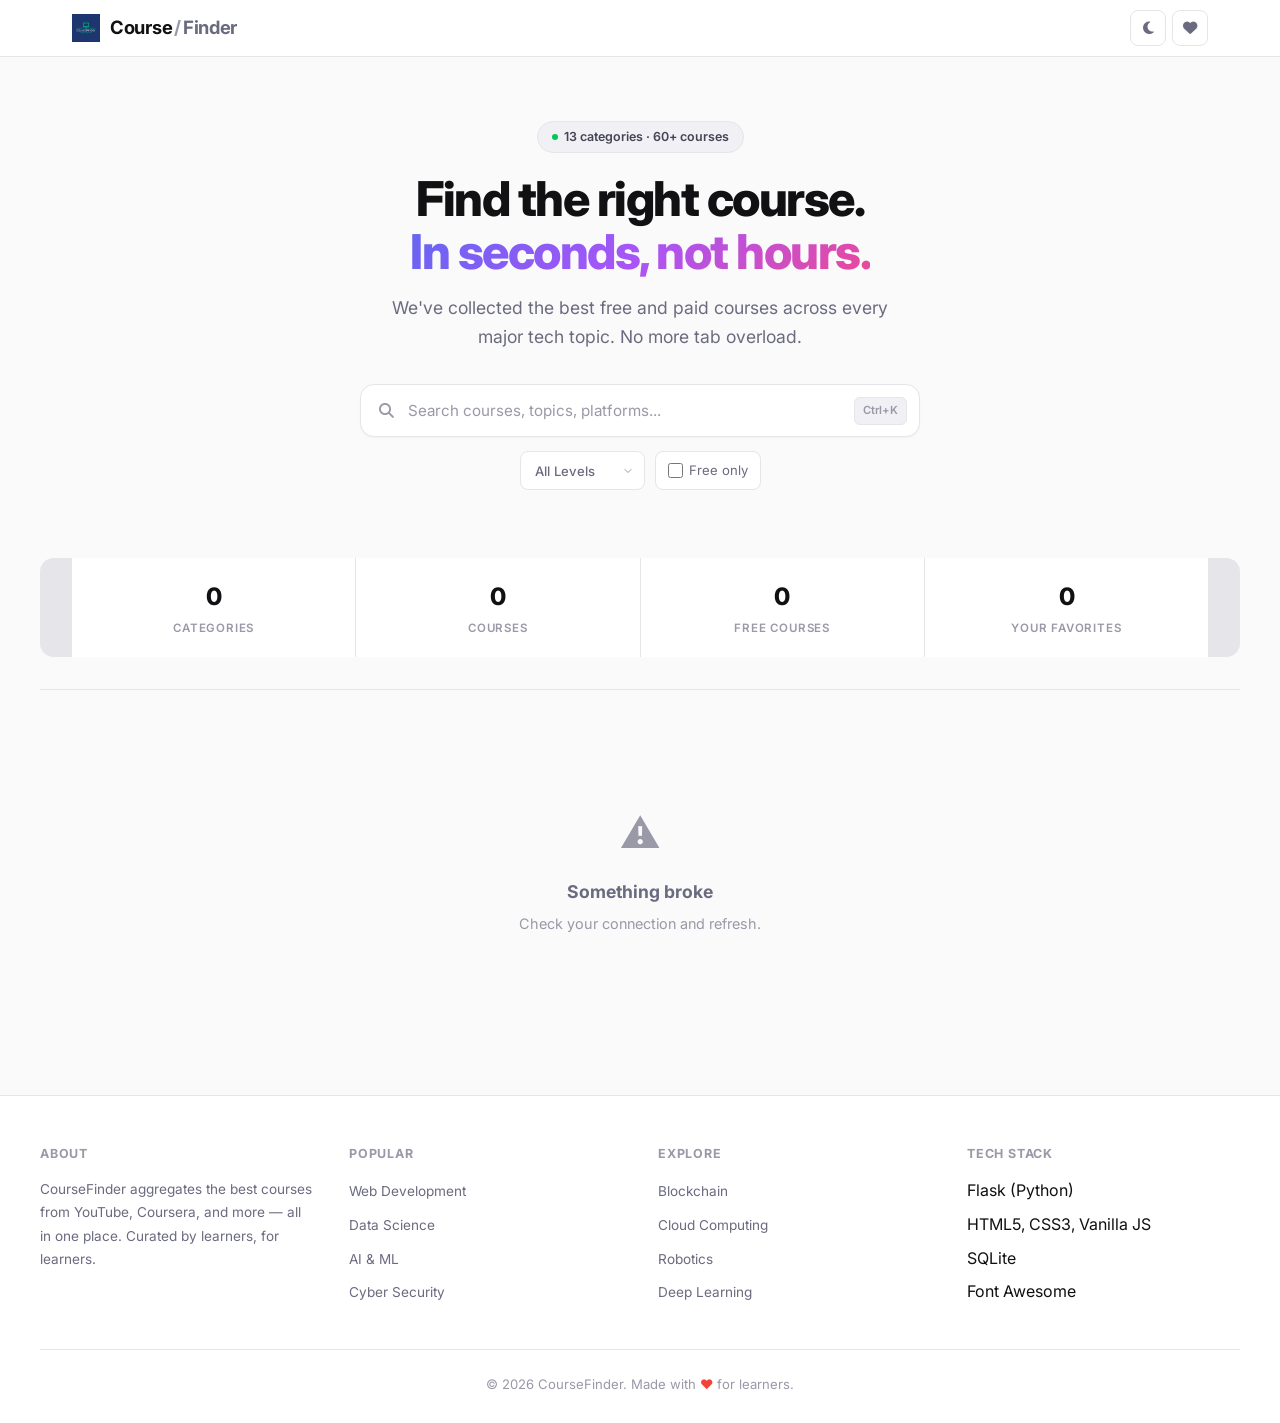
==== templates/index.html @ 1c56264e "updated for dynamic" ====
<!DOCTYPE html>
<html lang="en">
<head>
    <meta charset="UTF-8">
    <meta name="viewport" content="width=device-width, initial-scale=1.0">
    <title>CourseFinder</title>
    <link rel="stylesheet" href="/static/css/style.css">
    <link rel="stylesheet" href="https://cdnjs.cloudflare.com/ajax/libs/font-awesome/6.5.0/css/all.min.css">
</head>
<body>
    <nav class="nav">
        <div class="nav-inner">
            <div class="nav-brand">
                <img src="/static/images/logo-color.png" alt="" onerror="this.style.display='none'">
                <h1>Course<span class="dot">/</span><span class="hl">Finder</span></h1>
            </div>
            <div class="nav-actions">
                <button class="nav-btn" id="theme-toggle" title="Toggle theme">
                    <i class="fas fa-moon"></i>
                </button>
                <button class="nav-btn" id="fav-toggle" title="Favorites">
                    <i class="fas fa-heart"></i>
                    <span class="count" id="fav-count">0</span>
                </button>
            </div>
        </div>
    </nav>

    <section class="hero">
        <div class="hero-badge">
            <span class="dot"></span>
            13 categories · 60+ courses
        </div>
        <h2>Find the right course.<br><span class="gradient">In seconds, not hours.</span></h2>
        <p>We've collected the best free and paid courses across every major tech topic. No more tab overload.</p>

        <div class="search-wrap">
            <div class="search-box">
                <i class="fas fa-search icon"></i>
                <input type="text" id="search-input" placeholder="Search courses, topics, platforms..." autocomplete="off">
                <button class="clear" id="clear-search"><i class="fas fa-times"></i></button>
                <span class="kbd">Ctrl+K</span>
            </div>
            <div class="search-filters">
                <select id="difficulty-filter">
                    <option value="">All Levels</option>
                    <option value="Beginner">Beginner</option>
                    <option value="Intermediate">Intermediate</option>
                    <option value="Advanced">Advanced</option>
                </select>
                <label>
                    <input type="checkbox" id="free-only">
                    Free only
                </label>
            </div>
        </div>
    </section>

    <div class="stats">
        <div class="stat">
            <div class="num" id="stat-categories">0</div>
            <div class="lbl">Categories</div>
        </div>
        <div class="stat">
            <div class="num" id="stat-courses">0</div>
            <div class="lbl">Courses</div>
        </div>
        <div class="stat">
            <div class="num" id="stat-free">0</div>
            <div class="lbl">Free Courses</div>
        </div>
        <div class="stat">
            <div class="num" id="stat-favorites">0</div>
            <div class="lbl">Your Favorites</div>
        </div>
    </div>

    <div class="tabs" id="tabs"></div>

    <main class="grid" id="grid">
        <div class="loading" id="loading">
            <div class="spinner"></div>
            <p>Loading courses...</p>
        </div>
    </main>

    <div class="overlay" id="fav-modal">
        <div class="modal">
            <div class="modal-top">
                <h3><span class="heart">♥</span> Your Favorites</h3>
                <button class="modal-close" id="close-modal"><i class="fas fa-times"></i></button>
            </div>
            <div class="modal-body" id="fav-list"></div>
        </div>
    </div>

    <button class="btt" id="btt"><i class="fas fa-arrow-up"></i></button>

    <footer class="footer">
        <div class="footer-inner">
            <div>
                <h4>About</h4>
                <p>CourseFinder aggregates the best courses from YouTube, Coursera, and more — all in one place. Curated by learners, for learners.</p>
            </div>
            <div>
                <h4>Popular</h4>
                <ul>
                    <li><a href="https://www.geeksforgeeks.org/web-development/">Web Development</a></li>
                    <li><a href="https://www.geeksforgeeks.org/what-is-data-science/">Data Science</a></li>
                    <li><a href="https://www.geeksforgeeks.org/what-is-artificial-intelligence/">AI & ML</a></li>
                    <li><a href="https://www.geeksforgeeks.org/cyber-security-types-and-importance/">Cyber Security</a></li>
                </ul>
            </div>
            <div>
                <h4>Explore</h4>
                <ul>
                    <li><a href="https://www.geeksforgeeks.org/blockchain-technology-introduction/">Blockchain</a></li>
                    <li><a href="https://www.geeksforgeeks.org/cloud-computing/">Cloud Computing</a></li>
                    <li><a href="https://www.geeksforgeeks.org/robotics-introduction/">Robotics</a></li>
                    <li><a href="https://www.geeksforgeeks.org/introduction-deep-learning/">Deep Learning</a></li>
                </ul>
            </div>
            <div>
                <h4>Tech Stack</h4>
                <ul>
                    <li>Flask (Python)</li>
                    <li>HTML5, CSS3, Vanilla JS</li>
                    <li>SQLite</li>
                    <li>Font Awesome</li>
                </ul>
            </div>
        </div>
        <div class="footer-bottom">
            © 2026 CourseFinder. Made with <span class="hrt">♥</span> for learners.
        </div>
    </footer>

    <script src="/static/js/app.js"></script>
</body>
</html>
---- static/css/style.css ----
@import url('https://fonts.googleapis.com/css2?family=Inter:wght@400;500;600;700;800&display=swap');

:root {
  --bg: #fafafa;
  --surface: #ffffff;
  --surface-hover: #f8f8fc;
  --border: #e5e5ea;
  --border-hover: #d0d0d8;
  --text: #111113;
  --text-secondary: #6b6b80;
  --text-tertiary: #9999a8;
  --accent: #000000;
  --accent-text: #ffffff;
  --green: #00c853;
  --green-bg: #e8f9ee;
  --orange: #ff9800;
  --orange-bg: #fff3e0;
  --red: #f44336;
  --red-bg: #fde8e8;
  --tag-bg: #f0f0f5;
  --tag-text: #444455;
  --shadow-sm: 0 1px 2px rgba(0,0,0,0.04);
  --shadow-md: 0 4px 16px rgba(0,0,0,0.06);
  --shadow-lg: 0 12px 40px rgba(0,0,0,0.08);
  --radius: 10px;
  --radius-lg: 14px;
}

body.dark {
  --bg: #0a0a0c;
  --surface: #141418;
  --surface-hover: #1a1a20;
  --border: #2a2a32;
  --border-hover: #3a3a44;
  --text: #f0f0f2;
  --text-secondary: #8888a0;
  --text-tertiary: #606078;
  --accent: #ffffff;
  --accent-text: #000000;
  --green-bg: #0a2e1a;
  --orange-bg: #2e1f0a;
  --red-bg: #2e0a0a;
  --tag-bg: #1e1e26;
  --tag-text: #b0b0c4;
  --shadow-sm: 0 1px 2px rgba(0,0,0,0.2);
  --shadow-md: 0 4px 16px rgba(0,0,0,0.3);
  --shadow-lg: 0 12px 40px rgba(0,0,0,0.4);
}

*, *::before, *::after { margin: 0; padding: 0; box-sizing: border-box; }
html { scroll-behavior: smooth; }
body {
  font-family: 'Inter', -apple-system, BlinkMacSystemFont, 'Segoe UI', sans-serif;
  background: var(--bg);
  color: var(--text);
  line-height: 1.6;
  -webkit-font-smoothing: antialiased;
  -moz-osx-font-smoothing: grayscale;
}
a { color: inherit; text-decoration: none; }
ul { list-style: none; }
img { display: block; }
button { font-family: inherit; cursor: pointer; }
input, select { font-family: inherit; }

/* ===== NAV ===== */
.nav {
  position: sticky;
  top: 0;
  z-index: 100;
  background: var(--surface);
  border-bottom: 1px solid var(--border);
  backdrop-filter: saturate(180%) blur(20px);
  -webkit-backdrop-filter: saturate(180%) blur(20px);
}

.nav-inner {
  max-width: 1200px;
  margin: 0 auto;
  padding: 0 32px;
  height: 56px;
  display: flex;
  align-items: center;
  justify-content: space-between;
}

.nav-brand {
  display: flex;
  align-items: center;
  gap: 10px;
}

.nav-brand img {
  height: 28px;
  width: auto;
}

.nav-brand h1 {
  font-size: 1.15rem;
  font-weight: 700;
  letter-spacing: -0.3px;
}

.nav-brand .dot {
  color: var(--text-tertiary);
  margin: 0 2px;
}

.nav-brand .hl {
  color: var(--text-secondary);
}

.nav-actions {
  display: flex;
  align-items: center;
  gap: 6px;
}

.nav-btn {
  width: 36px;
  height: 36px;
  border-radius: 8px;
  border: 1px solid var(--border);
  background: var(--surface);
  color: var(--text-secondary);
  display: flex;
  align-items: center;
  justify-content: center;
  font-size: 0.9rem;
  transition: all 0.15s;
  position: relative;
}

.nav-btn:hover {
  background: var(--surface-hover);
  border-color: var(--border-hover);
  color: var(--text);
}

.nav-btn .count {
  position: absolute;
  top: -4px;
  right: -4px;
  background: var(--red);
  color: #fff;
  font-size: 0.6rem;
  font-weight: 700;
  width: 16px;
  height: 16px;
  border-radius: 50%;
  display: none;
  align-items: center;
  justify-content: center;
  border: 2px solid var(--surface);
}

.nav-btn .count.show {
  display: flex;
}

/* ===== HERO ===== */
.hero {
  max-width: 1200px;
  margin: 0 auto;
  padding: 64px 32px 48px;
  text-align: center;
}

.hero-badge {
  display: inline-flex;
  align-items: center;
  gap: 6px;
  padding: 5px 14px;
  border-radius: 50px;
  background: var(--tag-bg);
  color: var(--tag-text);
  font-size: 0.78rem;
  font-weight: 600;
  margin-bottom: 20px;
  border: 1px solid var(--border);
}

.hero-badge .dot {
  width: 6px;
  height: 6px;
  border-radius: 50%;
  background: var(--green);
}

.hero h2 {
  font-size: 3rem;
  font-weight: 800;
  letter-spacing: -1.5px;
  line-height: 1.1;
  margin-bottom: 14px;
  color: var(--text);
}

.hero h2 .gradient {
  background: linear-gradient(135deg, #6366f1, #a855f7, #ec4899);
  -webkit-background-clip: text;
  -webkit-text-fill-color: transparent;
  background-clip: text;
}

.hero p {
  font-size: 1.1rem;
  color: var(--text-secondary);
  max-width: 520px;
  margin: 0 auto 32px;
  line-height: 1.7;
}

/* ===== SEARCH ===== */
.search-wrap {
  max-width: 560px;
  margin: 0 auto 20px;
}

.search-box {
  display: flex;
  align-items: center;
  background: var(--surface);
  border: 1px solid var(--border);
  border-radius: var(--radius-lg);
  padding: 4px;
  box-shadow: var(--shadow-sm);
  transition: all 0.2s;
}

.search-box:focus-within {
  border-color: #6366f1;
  box-shadow: 0 0 0 3px rgba(99,102,241,0.12), var(--shadow-md);
}

.search-box .icon {
  padding: 0 14px;
  color: var(--text-tertiary);
  font-size: 0.95rem;
}

.search-box input {
  flex: 1;
  border: none;
  outline: none;
  font-size: 0.95rem;
  padding: 12px 0;
  background: transparent;
  color: var(--text);
}

.search-box input::placeholder {
  color: var(--text-tertiary);
}

.search-box .clear {
  padding: 8px 12px;
  border-radius: 8px;
  border: none;
  background: transparent;
  color: var(--text-tertiary);
  font-size: 0.85rem;
  transition: all 0.15s;
  display: none;
}

.search-box .clear:hover {
  background: var(--tag-bg);
  color: var(--text);
}

.search-box .clear.show {
  display: block;
}

.search-box .kbd {
  padding: 4px 8px;
  border-radius: 6px;
  background: var(--tag-bg);
  border: 1px solid var(--border);
  color: var(--text-tertiary);
  font-size: 0.7rem;
  font-weight: 600;
  font-family: inherit;
  margin-right: 8px;
  flex-shrink: 0;
}

.search-filters {
  display: flex;
  justify-content: center;
  gap: 10px;
  margin-top: 14px;
}

.search-filters select {
  padding: 8px 14px;
  border-radius: 8px;
  border: 1px solid var(--border);
  background: var(--surface);
  color: var(--text-secondary);
  font-size: 0.82rem;
  font-weight: 500;
  cursor: pointer;
  outline: none;
  transition: all 0.15s;
  appearance: none;
  padding-right: 30px;
  background-image: url("data:image/svg+xml,%3Csvg xmlns='http://www.w3.org/2000/svg' width='12' height='12' viewBox='0 0 24 24' fill='none' stroke='%239999a8' stroke-width='2' stroke-linecap='round' stroke-linejoin='round'%3E%3Cpolyline points='6 9 12 15 18 9'%3E%3C/polyline%3E%3C/svg%3E");
  background-repeat: no-repeat;
  background-position: right 10px center;
}

.search-filters select:hover,
.search-filters select:focus {
  border-color: var(--border-hover);
  color: var(--text);
}

.search-filters label {
  display: flex;
  align-items: center;
  gap: 6px;
  font-size: 0.82rem;
  color: var(--text-secondary);
  cursor: pointer;
  user-select: none;
  padding: 8px 12px;
  border-radius: 8px;
  border: 1px solid var(--border);
  background: var(--surface);
  transition: all 0.15s;
}

.search-filters label:hover {
  border-color: var(--border-hover);
}

.search-filters input[type="checkbox"] {
  width: 15px;
  height: 15px;
  accent-color: #6366f1;
  cursor: pointer;
}

/* ===== STATS ===== */
.stats {
  max-width: 1200px;
  margin: 0 auto;
  padding: 0 32px;
  display: grid;
  grid-template-columns: repeat(4, 1fr);
  gap: 1px;
  background: var(--border);
  border-radius: var(--radius-lg);
  overflow: hidden;
  margin-bottom: 32px;
}

.stat {
  background: var(--surface);
  padding: 20px;
  text-align: center;
}

.stat .num {
  font-size: 1.5rem;
  font-weight: 800;
  letter-spacing: -0.5px;
  color: var(--text);
}

.stat .lbl {
  font-size: 0.72rem;
  color: var(--text-tertiary);
  text-transform: uppercase;
  letter-spacing: 0.8px;
  font-weight: 600;
  margin-top: 2px;
}

/* ===== CATEGORY TABS ===== */
.tabs {
  max-width: 1200px;
  margin: 0 auto;
  padding: 0 32px;
  display: flex;
  gap: 4px;
  overflow-x: auto;
  scrollbar-width: none;
  margin-bottom: 32px;
  border-bottom: 1px solid var(--border);
  padding-bottom: 0;
}

.tabs::-webkit-scrollbar { display: none; }

.tab {
  padding: 10px 16px;
  border-radius: 8px 8px 0 0;
  border: none;
  background: transparent;
  color: var(--text-tertiary);
  font-size: 0.82rem;
  font-weight: 600;
  white-space: nowrap;
  transition: all 0.15s;
  cursor: pointer;
  border-bottom: 2px solid transparent;
  margin-bottom: -1px;
}

.tab:hover {
  color: var(--text-secondary);
  background: var(--surface-hover);
}

.tab.active {
  color: var(--text);
  background: var(--surface);
  border-bottom-color: var(--accent);
}

/* ===== GRID ===== */
.grid {
  max-width: 1200px;
  margin: 0 auto;
  padding: 0 32px 80px;
  display: grid;
  grid-template-columns: repeat(auto-fill, minmax(360px, 1fr));
  gap: 20px;
}

/* ===== CARD ===== */
.card {
  background: var(--surface);
  border: 1px solid var(--border);
  border-radius: var(--radius-lg);
  overflow: hidden;
  transition: all 0.2s;
  animation: fadeUp 0.4s ease forwards;
  opacity: 0;
}

.card:hover {
  border-color: var(--border-hover);
  box-shadow: var(--shadow-md);
  transform: translateY(-2px);
}

@keyframes fadeUp {
  from { opacity: 0; transform: translateY(12px); }
  to { opacity: 1; transform: translateY(0); }
}

.card:nth-child(1) { animation-delay: 0.03s; }
.card:nth-child(2) { animation-delay: 0.06s; }
.card:nth-child(3) { animation-delay: 0.09s; }
.card:nth-child(4) { animation-delay: 0.12s; }
.card:nth-child(5) { animation-delay: 0.15s; }
.card:nth-child(6) { animation-delay: 0.18s; }
.card:nth-child(7) { animation-delay: 0.21s; }
.card:nth-child(8) { animation-delay: 0.24s; }
.card:nth-child(9) { animation-delay: 0.27s; }
.card:nth-child(10) { animation-delay: 0.30s; }
.card:nth-child(11) { animation-delay: 0.33s; }
.card:nth-child(12) { animation-delay: 0.36s; }
.card:nth-child(13) { animation-delay: 0.39s; }

.card-head {
  display: flex;
  align-items: center;
  gap: 12px;
  padding: 18px 20px;
  cursor: pointer;
  user-select: none;
  border-bottom: 1px solid var(--border);
  background: var(--surface);
}

.card-head:hover {
  background: var(--surface-hover);
}

.card-head .emoji {
  width: 38px;
  height: 38px;
  border-radius: 8px;
  display: flex;
  align-items: center;
  justify-content: center;
  font-size: 1.15rem;
  flex-shrink: 0;
}

.card-head .info {
  flex: 1;
  min-width: 0;
}

.card-head .title {
  font-size: 0.95rem;
  font-weight: 700;
  color: var(--text);
  letter-spacing: -0.2px;
}

.card-head .subtitle {
  font-size: 0.75rem;
  color: var(--text-tertiary);
  margin-top: 1px;
}

.card-head .chevron {
  color: var(--text-tertiary);
  font-size: 0.85rem;
  transition: transform 0.2s;
  flex-shrink: 0;
}

.card.collapsed .chevron {
  transform: rotate(-90deg);
}

.card.collapsed .card-body {
  display: none;
}

.card-body {
  padding: 12px;
}

/* ===== COURSE ROW ===== */
.row {
  display: flex;
  align-items: center;
  gap: 12px;
  padding: 10px 12px;
  border-radius: 8px;
  transition: background 0.15s;
}

.row:hover {
  background: var(--surface-hover);
}

.row-info {
  flex: 1;
  min-width: 0;
}

.row-name {
  font-size: 0.88rem;
  font-weight: 500;
  color: var(--text);
  white-space: nowrap;
  overflow: hidden;
  text-overflow: ellipsis;
}

.row-meta {
  display: flex;
  gap: 6px;
  margin-top: 4px;
  flex-wrap: wrap;
}

.tag {
  padding: 2px 8px;
  border-radius: 4px;
  font-size: 0.68rem;
  font-weight: 600;
  text-transform: uppercase;
  letter-spacing: 0.3px;
}

.tag.beginner { background: var(--green-bg); color: var(--green); }
.tag.intermediate { background: var(--orange-bg); color: var(--orange); }
.tag.advanced { background: var(--red-bg); color: var(--red); }
.tag.source { background: var(--tag-bg); color: var(--tag-text); }
.tag.free { background: var(--green-bg); color: var(--green); }
.tag.paid { background: var(--red-bg); color: var(--red); }

.row-actions {
  display: flex;
  align-items: center;
  gap: 6px;
  flex-shrink: 0;
}

.row-link {
  padding: 6px 14px;
  border-radius: 6px;
  background: var(--accent);
  color: var(--accent-text);
  font-size: 0.75rem;
  font-weight: 600;
  display: flex;
  align-items: center;
  gap: 4px;
  transition: all 0.15s;
  text-decoration: none;
}

.row-link:hover {
  opacity: 0.85;
}

.fav {
  width: 32px;
  height: 32px;
  border-radius: 6px;
  border: 1px solid var(--border);
  background: var(--surface);
  color: var(--text-tertiary);
  display: flex;
  align-items: center;
  justify-content: center;
  font-size: 0.85rem;
  transition: all 0.15s;
}

.fav:hover {
  border-color: var(--red);
  color: var(--red);
  background: var(--red-bg);
}

.fav.on {
  border-color: var(--red);
  color: var(--red);
  background: var(--red-bg);
}

/* ===== EMPTY ===== */
.empty {
  text-align: center;
  padding: 80px 20px;
  grid-column: 1 / -1;
}

.empty .icon {
  font-size: 2.5rem;
  margin-bottom: 12px;
  color: var(--text-tertiary);
}

.empty h3 {
  font-size: 1.1rem;
  font-weight: 700;
  color: var(--text-secondary);
  margin-bottom: 6px;
}

.empty p {
  font-size: 0.9rem;
  color: var(--text-tertiary);
}

/* ===== LOADING ===== */
.loading {
  grid-column: 1 / -1;
  text-align: center;
  padding: 60px 20px;
}

.spinner {
  width: 32px;
  height: 32px;
  border: 3px solid var(--border);
  border-top-color: var(--text-secondary);
  border-radius: 50%;
  margin: 0 auto 14px;
  animation: spin 0.7s linear infinite;
}

@keyframes spin { to { transform: rotate(360deg); } }

.loading p {
  color: var(--text-tertiary);
  font-size: 0.88rem;
}

/* ===== MODAL ===== */
.overlay {
  display: none;
  position: fixed;
  inset: 0;
  background: rgba(0,0,0,0.4);
  z-index: 1000;
  align-items: center;
  justify-content: center;
  padding: 20px;
  backdrop-filter: blur(4px);
}

.overlay.open {
  display: flex;
}

.modal {
  background: var(--surface);
  border: 1px solid var(--border);
  border-radius: var(--radius-lg);
  width: 100%;
  max-width: 520px;
  max-height: 80vh;
  overflow: hidden;
  box-shadow: var(--shadow-lg);
  animation: modalIn 0.2s ease;
}

@keyframes modalIn {
  from { opacity: 0; transform: scale(0.97); }
  to { opacity: 1; transform: scale(1); }
}

.modal-top {
  display: flex;
  align-items: center;
  justify-content: space-between;
  padding: 18px 20px;
  border-bottom: 1px solid var(--border);
}

.modal-top h3 {
  font-size: 1rem;
  font-weight: 700;
  display: flex;
  align-items: center;
  gap: 8px;
}

.modal-top h3 .heart {
  color: var(--red);
}

.modal-close {
  width: 30px;
  height: 30px;
  border-radius: 6px;
  border: none;
  background: transparent;
  color: var(--text-tertiary);
  display: flex;
  align-items: center;
  justify-content: center;
  font-size: 1rem;
  transition: all 0.15s;
}

.modal-close:hover {
  background: var(--tag-bg);
  color: var(--text);
}

.modal-body {
  padding: 12px 16px;
  overflow-y: auto;
  max-height: calc(80vh - 64px);
}

.fav-row {
  display: flex;
  align-items: center;
  gap: 12px;
  padding: 12px;
  border-radius: 8px;
  margin-bottom: 4px;
  transition: background 0.15s;
}

.fav-row:hover {
  background: var(--surface-hover);
}

.fav-row-info {
  flex: 1;
  min-width: 0;
}

.fav-row-name {
  font-size: 0.88rem;
  font-weight: 600;
  color: var(--text);
  white-space: nowrap;
  overflow: hidden;
  text-overflow: ellipsis;
}

.fav-row-cat {
  font-size: 0.75rem;
  color: var(--text-tertiary);
  margin-top: 1px;
}

.fav-row-actions {
  display: flex;
  gap: 6px;
  flex-shrink: 0;
}

.fav-row-actions a,
.fav-row-actions button {
  padding: 6px 12px;
  border-radius: 6px;
  font-size: 0.75rem;
  font-weight: 600;
  border: none;
  transition: all 0.15s;
  display: flex;
  align-items: center;
  gap: 4px;
}

.go-btn {
  background: var(--accent);
  color: var(--accent-text);
  text-decoration: none;
}

.go-btn:hover { opacity: 0.85; }

.rm-btn {
  background: var(--tag-bg);
  color: var(--red);
}

.rm-btn:hover {
  background: var(--red-bg);
}

.empty-fav {
  text-align: center;
  padding: 40px 0;
  color: var(--text-tertiary);
  font-size: 0.9rem;
}

/* ===== BACK TO TOP ===== */
.btt {
  position: fixed;
  bottom: 24px;
  right: 24px;
  width: 40px;
  height: 40px;
  border-radius: 10px;
  background: var(--surface);
  border: 1px solid var(--border);
  color: var(--text-secondary);
  display: none;
  align-items: center;
  justify-content: center;
  font-size: 0.9rem;
  box-shadow: var(--shadow-md);
  transition: all 0.15s;
  z-index: 99;
}

.btt:hover {
  background: var(--accent);
  color: var(--accent-text);
  border-color: var(--accent);
}

.btt.show { display: flex; }

/* ===== TOAST ===== */
.toast {
  position: fixed;
  bottom: 24px;
  left: 50%;
  transform: translateX(-50%) translateY(80px);
  background: var(--surface);
  color: var(--text);
  padding: 10px 20px;
  border-radius: 50px;
  border: 1px solid var(--border);
  box-shadow: var(--shadow-lg);
  font-size: 0.85rem;
  font-weight: 600;
  z-index: 2000;
  transition: transform 0.3s ease;
  display: flex;
  align-items: center;
  gap: 8px;
}

.toast.show {
  transform: translateX(-50%) translateY(0);
}

/* ===== FOOTER ===== */
.footer {
  border-top: 1px solid var(--border);
  background: var(--surface);
  padding: 48px 32px 28px;
}

.footer-inner {
  max-width: 1200px;
  margin: 0 auto;
  display: grid;
  grid-template-columns: repeat(auto-fit, minmax(200px, 1fr));
  gap: 36px;
  margin-bottom: 36px;
}

.footer-inner h4 {
  font-size: 0.78rem;
  font-weight: 700;
  text-transform: uppercase;
  letter-spacing: 0.8px;
  color: var(--text-tertiary);
  margin-bottom: 14px;
}

.footer-inner p {
  font-size: 0.85rem;
  color: var(--text-secondary);
  line-height: 1.7;
}

.footer-inner ul li {
  margin-bottom: 8px;
}

.footer-inner ul li a {
  font-size: 0.85rem;
  color: var(--text-secondary);
  transition: color 0.15s;
}

.footer-inner ul li a:hover {
  color: var(--text);
}

.footer-bottom {
  max-width: 1200px;
  margin: 0 auto;
  padding-top: 24px;
  border-top: 1px solid var(--border);
  text-align: center;
  font-size: 0.82rem;
  color: var(--text-tertiary);
}

.footer-bottom .hrt {
  color: var(--red);
}

/* ===== RESPONSIVE ===== */
@media (max-width: 768px) {
  .nav-inner { padding: 0 16px; }
  .hero { padding: 40px 16px 32px; }
  .hero h2 { font-size: 2rem; }
  .hero p { font-size: 0.95rem; }
  .stats { grid-template-columns: repeat(2, 1fr); padding: 0 16px; }
  .tabs { padding: 0 16px; }
  .grid { grid-template-columns: 1fr; padding: 0 16px 60px; }
  .footer { padding: 36px 16px 24px; }
  .footer-inner { gap: 24px; }
  .search-filters { flex-wrap: wrap; }
}

@media (max-width: 480px) {
  .hero h2 { font-size: 1.65rem; }
  .stats { grid-template-columns: repeat(2, 1fr); }
  .search-box .kbd { display: none; }
}
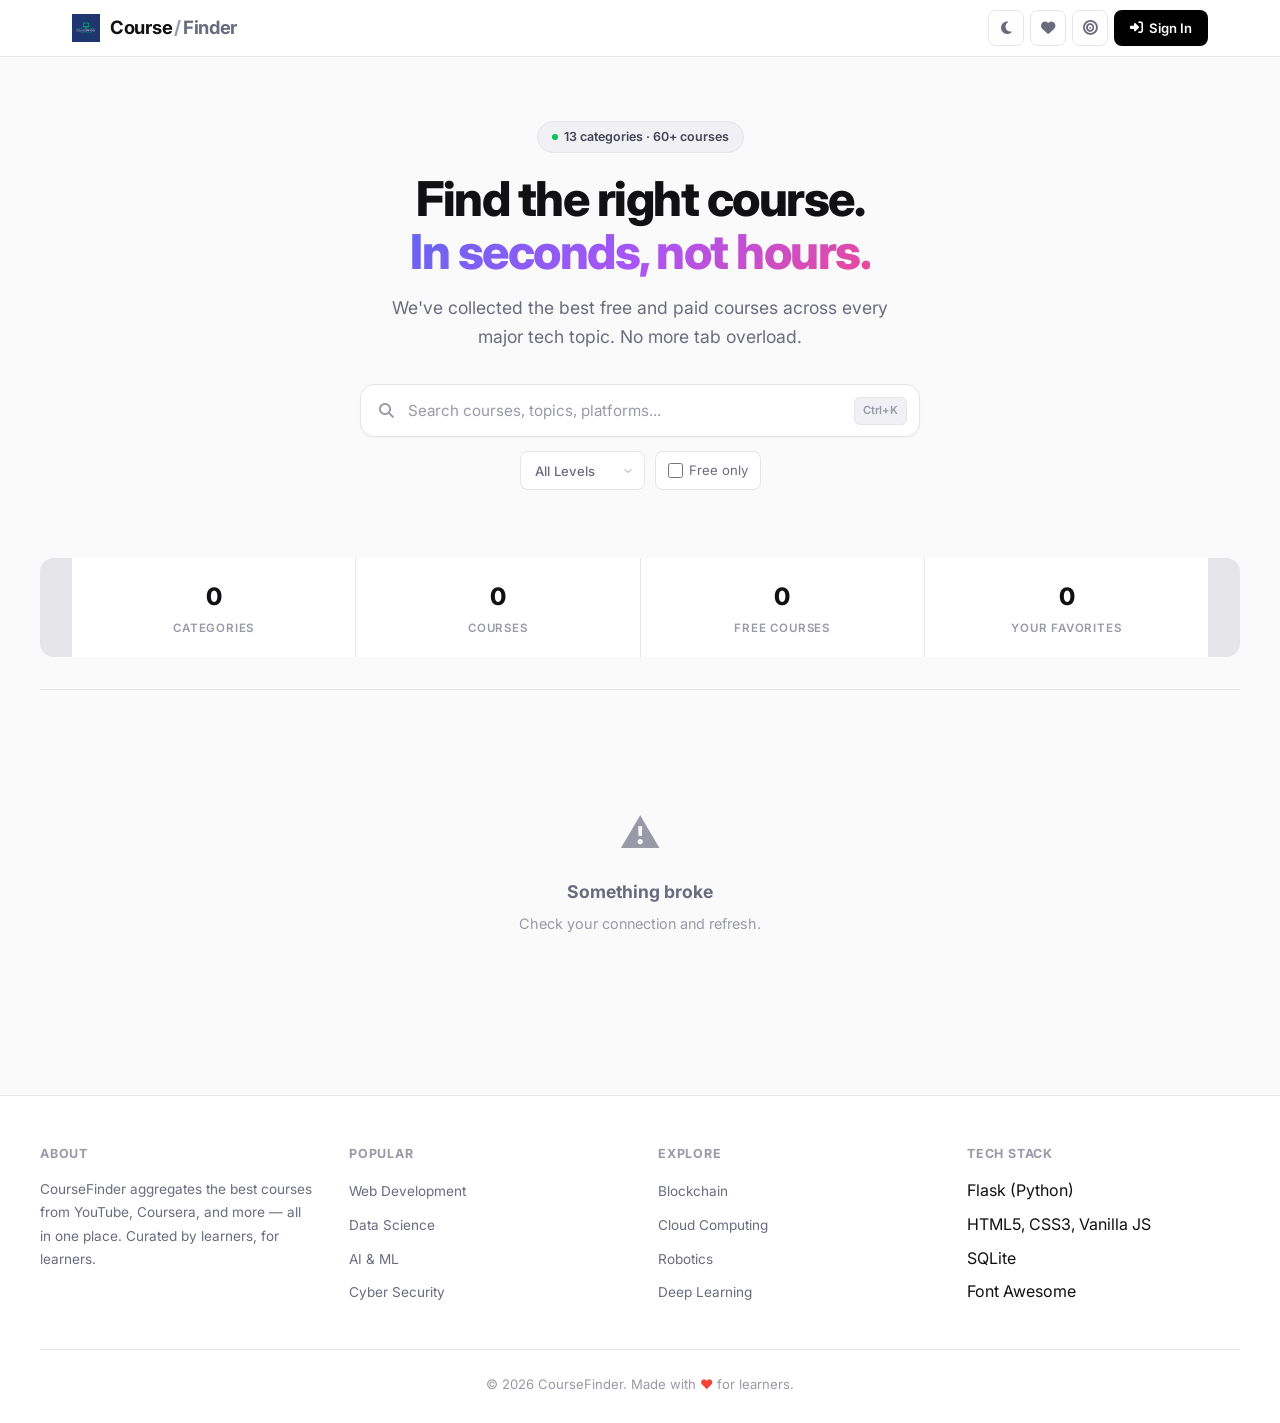
==== commit f777338d: "Added login" ====
--- a/templates/index.html
+++ b/templates/index.html
@@ -6,6 +6,224 @@
     <title>CourseFinder</title>
     <link rel="stylesheet" href="/static/css/style.css">
     <link rel="stylesheet" href="https://cdnjs.cloudflare.com/ajax/libs/font-awesome/6.5.0/css/all.min.css">
+    <style>
+        .nav-btn.auth-btn {
+            width: auto;
+            padding: 8px 16px;
+            border-radius: 8px;
+            background: #000;
+            color: #fff;
+            font-size: 0.82rem;
+            font-weight: 600;
+            border: none;
+            display: flex;
+            align-items: center;
+            gap: 6px;
+        }
+        .nav-btn.auth-btn:hover {
+            background: #333;
+            color: #fff;
+        }
+        .nav-btn.user-btn {
+            width: 36px;
+            height: 36px;
+            border-radius: 50%;
+            border: none;
+            background: #6366f1;
+            color: #fff;
+            font-weight: 700;
+            font-size: 0.85rem;
+            display: flex;
+            align-items: center;
+            justify-content: center;
+            cursor: pointer;
+            transition: all 0.15s;
+            position: relative;
+        }
+        .nav-btn.user-btn:hover { background: #4f46e5; }
+        .nav-btn.user-btn img {
+            width: 100%;
+            height: 100%;
+            border-radius: 50%;
+            object-fit: cover;
+        }
+        .nav-btn.user-btn .streak-badge {
+            position: absolute;
+            top: -4px;
+            right: -4px;
+            background: #f59e0b;
+            color: #fff;
+            font-size: 0.6rem;
+            font-weight: 700;
+            width: 16px;
+            height: 16px;
+            border-radius: 50%;
+            display: flex;
+            align-items: center;
+            justify-content: center;
+        }
+        .review-modal {
+            display: none;
+            position: fixed;
+            inset: 0;
+            background: rgba(0,0,0,0.4);
+            z-index: 1001;
+            align-items: center;
+            justify-content: center;
+            padding: 20px;
+            backdrop-filter: blur(4px);
+        }
+        .review-modal.open { display: flex; }
+        .review-modal .modal {
+            max-width: 440px;
+        }
+        .review-modal .modal-body {
+            padding: 20px;
+        }
+        .star-rating {
+            display: flex;
+            gap: 4px;
+            margin-bottom: 14px;
+        }
+        .star-rating .star {
+            font-size: 1.5rem;
+            color: var(--border);
+            cursor: pointer;
+            transition: color 0.15s;
+        }
+        .star-rating .star.active,
+        .star-rating .star:hover {
+            color: #f59e0b;
+        }
+        .review-modal textarea {
+            width: 100%;
+            padding: 10px 14px;
+            border: 1px solid var(--border);
+            border-radius: 8px;
+            font-size: 0.9rem;
+            background: var(--bg);
+            color: var(--text);
+            outline: none;
+            resize: vertical;
+            min-height: 80px;
+            font-family: inherit;
+        }
+        .review-modal textarea:focus { border-color: #6366f1; }
+        .review-modal .submit-review {
+            width: 100%;
+            padding: 10px;
+            border: none;
+            border-radius: 8px;
+            background: #000;
+            color: #fff;
+            font-size: 0.9rem;
+            font-weight: 700;
+            cursor: pointer;
+            margin-top: 12px;
+            transition: opacity 0.2s;
+        }
+        .review-modal .submit-review:hover { opacity: 0.85; }
+        .review-modal .submit-review:disabled { opacity: 0.5; }
+        .goal-modal {
+            display: none;
+            position: fixed;
+            inset: 0;
+            background: rgba(0,0,0,0.4);
+            z-index: 1001;
+            align-items: center;
+            justify-content: center;
+            padding: 20px;
+            backdrop-filter: blur(4px);
+        }
+        .goal-modal.open { display: flex; }
+        .goal-modal .modal { max-width: 400px; }
+        .goal-modal .modal-body { padding: 20px; }
+        .goal-modal select {
+            width: 100%;
+            padding: 10px 14px;
+            border: 1px solid var(--border);
+            border-radius: 8px;
+            font-size: 0.9rem;
+            background: var(--bg);
+            color: var(--text);
+            outline: none;
+            margin-bottom: 14px;
+        }
+        .goal-modal input[type="range"] {
+            width: 100%;
+            margin-bottom: 14px;
+        }
+        .goal-modal .goal-target-display {
+            text-align: center;
+            font-size: 1.5rem;
+            font-weight: 800;
+            color: var(--accent);
+            margin-bottom: 14px;
+        }
+        .progress-modal {
+            display: none;
+            position: fixed;
+            inset: 0;
+            background: rgba(0,0,0,0.4);
+            z-index: 1001;
+            align-items: center;
+            justify-content: center;
+            padding: 20px;
+            backdrop-filter: blur(4px);
+        }
+        .progress-modal.open { display: flex; }
+        .progress-modal .modal { max-width: 400px; }
+        .progress-modal .modal-body { padding: 20px; }
+        .progress-modal .status-options {
+            display: flex;
+            gap: 8px;
+            margin-bottom: 14px;
+        }
+        .progress-modal .status-opt {
+            flex: 1;
+            padding: 10px;
+            border: 1px solid var(--border);
+            border-radius: 8px;
+            background: var(--bg);
+            color: var(--text-secondary);
+            font-size: 0.82rem;
+            font-weight: 600;
+            cursor: pointer;
+            text-align: center;
+            transition: all 0.15s;
+        }
+        .progress-modal .status-opt:hover { border-color: var(--border-hover); }
+        .progress-modal .status-opt.active {
+            background: #6366f1;
+            color: #fff;
+            border-color: #6366f1;
+        }
+        .progress-modal input[type="range"] {
+            width: 100%;
+            margin-bottom: 14px;
+        }
+        .progress-modal .pct-display {
+            text-align: center;
+            font-size: 1.5rem;
+            font-weight: 800;
+            color: var(--accent);
+            margin-bottom: 14px;
+        }
+        .progress-modal .submit-progress {
+            width: 100%;
+            padding: 10px;
+            border: none;
+            border-radius: 8px;
+            background: #000;
+            color: #fff;
+            font-size: 0.9rem;
+            font-weight: 700;
+            cursor: pointer;
+            transition: opacity 0.2s;
+        }
+        .progress-modal .submit-progress:hover { opacity: 0.85; }
+        .progress-modal .submit-progress:disabled { opacity: 0.5; }
+    </style>
 </head>
 <body>
     <nav class="nav">
@@ -21,6 +239,14 @@
                 <button class="nav-btn" id="fav-toggle" title="Favorites">
                     <i class="fas fa-heart"></i>
                     <span class="count" id="fav-count">0</span>
+                </button>
+                <button class="nav-btn" id="goal-btn" title="Set a learning goal">
+                    <i class="fas fa-bullseye"></i>
+                </button>
+                <button class="nav-btn auth-btn" id="auth-btn" onclick="window.location.href='/login'">
+                    <i class="fas fa-sign-in-alt"></i> Sign In
+                </button>
+                <button class="nav-btn user-btn" id="user-btn" style="display:none" title="Dashboard">
                 </button>
             </div>
         </div>
@@ -94,6 +320,63 @@
         </div>
     </div>
 
+    <!-- Review Modal -->
+    <div class="review-modal" id="review-modal">
+        <div class="modal">
+            <div class="modal-top">
+                <h3><span class="heart">★</span> Rate this Course</h3>
+                <button class="modal-close" id="close-review"><i class="fas fa-times"></i></button>
+            </div>
+            <div class="modal-body">
+                <div class="star-rating" id="star-rating">
+                    <span class="star" data-rating="1">★</span>
+                    <span class="star" data-rating="2">★</span>
+                    <span class="star" data-rating="3">★</span>
+                    <span class="star" data-rating="4">★</span>
+                    <span class="star" data-rating="5">★</span>
+                </div>
+                <textarea id="review-text" placeholder="What did you think? (optional)"></textarea>
+                <button class="submit-review" id="submit-review" disabled>Submit Review</button>
+            </div>
+        </div>
+    </div>
+
+    <!-- Progress Modal -->
+    <div class="progress-modal" id="progress-modal">
+        <div class="modal">
+            <div class="modal-top">
+                <h3><span class="heart">📊</span> Update Progress</h3>
+                <button class="modal-close" id="close-progress"><i class="fas fa-times"></i></button>
+            </div>
+            <div class="modal-body">
+                <div class="status-options">
+                    <button class="status-opt" data-status="not_started">Not Started</button>
+                    <button class="status-opt" data-status="started">Started</button>
+                    <button class="status-opt" data-status="completed">Completed</button>
+                </div>
+                <input type="range" id="progress-range" min="0" max="100" value="0">
+                <div class="pct-display"><span id="pct-display">0</span>%</div>
+                <button class="submit-progress" id="submit-progress">Save Progress</button>
+            </div>
+        </div>
+    </div>
+
+    <!-- Goal Modal -->
+    <div class="goal-modal" id="goal-modal">
+        <div class="modal">
+            <div class="modal-top">
+                <h3><span class="heart">🎯</span> Set a Goal</h3>
+                <button class="modal-close" id="close-goal"><i class="fas fa-times"></i></button>
+            </div>
+            <div class="modal-body">
+                <select id="goal-category"></select>
+                <input type="range" id="goal-range" min="1" max="20" value="5">
+                <div class="goal-target-display"><span id="goal-display">5</span> courses</div>
+                <button class="submit-progress" id="submit-goal">Set Goal</button>
+            </div>
+        </div>
+    </div>
+
     <button class="btt" id="btt"><i class="fas fa-arrow-up"></i></button>
 
     <footer class="footer">
--- a/static/css/style.css
+++ b/static/css/style.css
@@ -158,6 +158,69 @@
   display: flex;
 }
 
+.nav-btn.auth-btn {
+  width: auto;
+  padding: 8px 16px;
+  border-radius: 8px;
+  background: #000;
+  color: #fff;
+  font-size: 0.82rem;
+  font-weight: 600;
+  border: none;
+  display: flex;
+  align-items: center;
+  gap: 6px;
+}
+
+.nav-btn.auth-btn:hover {
+  background: #333;
+  color: #fff;
+}
+
+.nav-btn.user-btn {
+  width: 36px;
+  height: 36px;
+  border-radius: 50%;
+  border: none;
+  background: #6366f1;
+  color: #fff;
+  font-weight: 700;
+  font-size: 0.85rem;
+  display: flex;
+  align-items: center;
+  justify-content: center;
+  cursor: pointer;
+  transition: all 0.15s;
+  position: relative;
+}
+
+.nav-btn.user-btn:hover {
+  background: #4f46e5;
+}
+
+.nav-btn.user-btn img {
+  width: 100%;
+  height: 100%;
+  border-radius: 50%;
+  object-fit: cover;
+}
+
+.nav-btn.user-btn .streak-badge {
+  position: absolute;
+  top: -4px;
+  right: -4px;
+  background: #f59e0b;
+  color: #fff;
+  font-size: 0.6rem;
+  font-weight: 700;
+  width: 16px;
+  height: 16px;
+  border-radius: 50%;
+  display: flex;
+  align-items: center;
+  justify-content: center;
+}
+
 /* ===== HERO ===== */
 .hero {
   max-width: 1200px;
